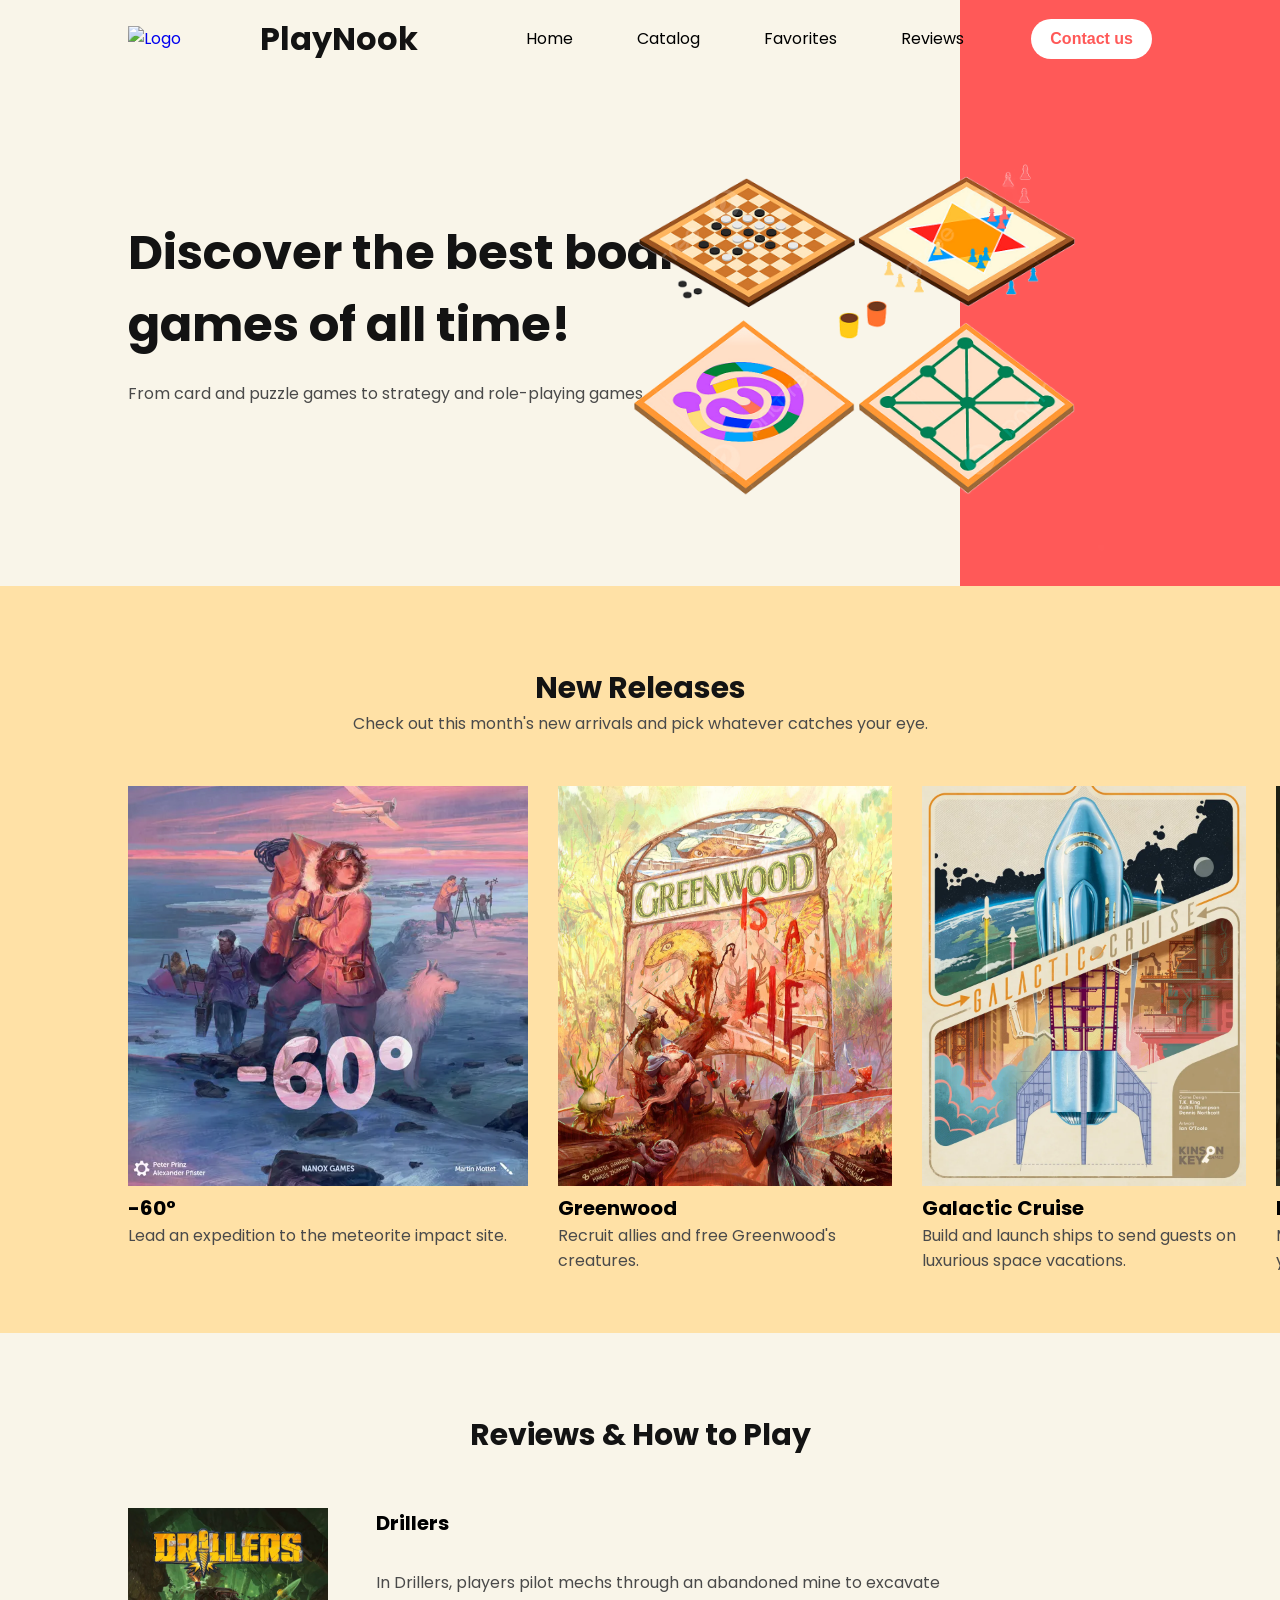
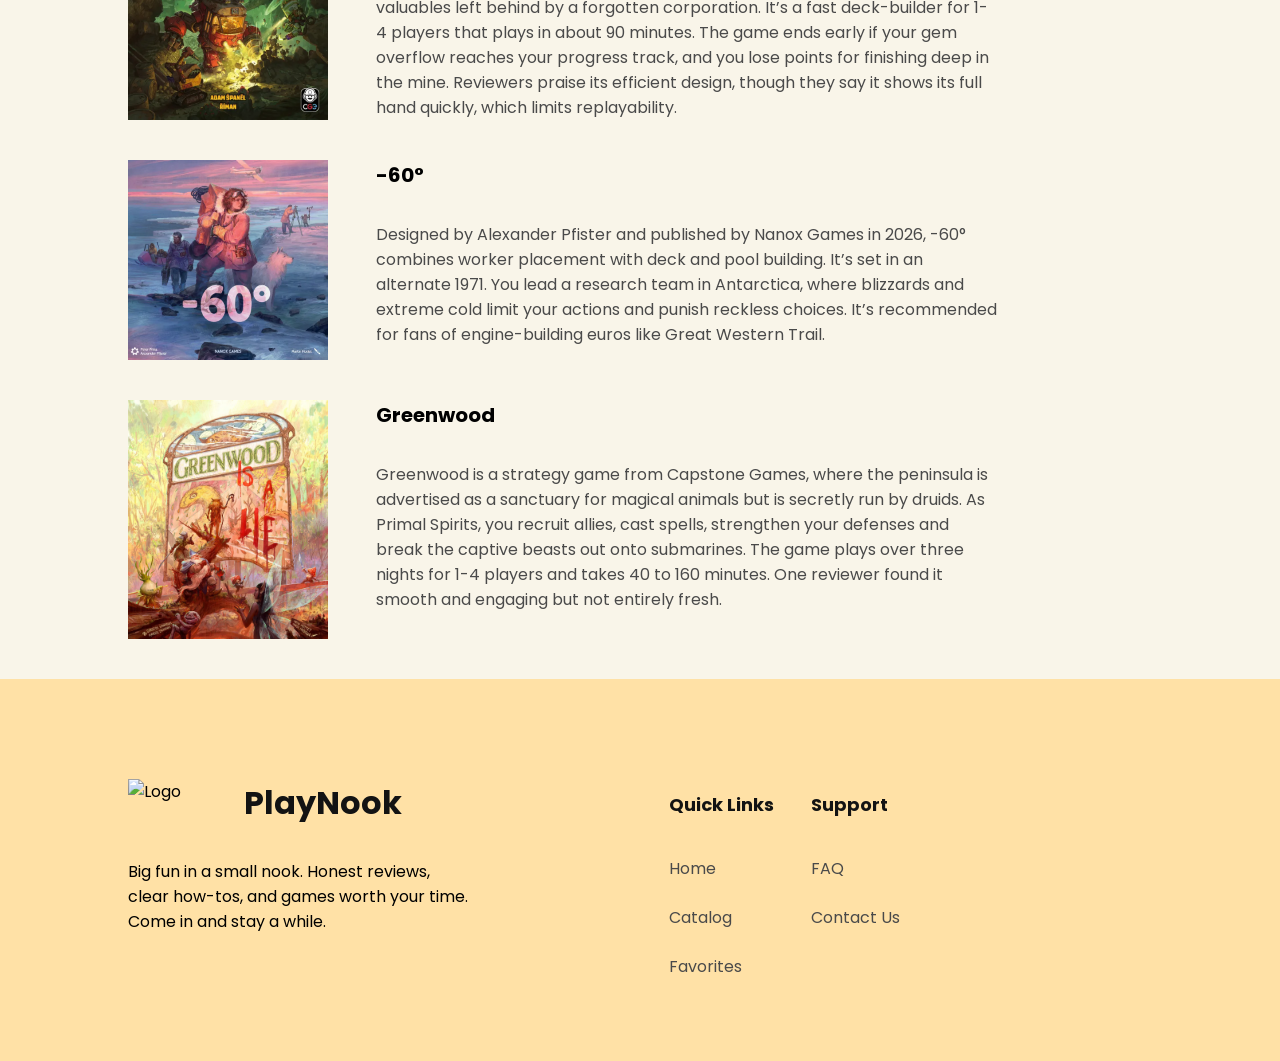
==== index.html @ 1e9c81bb "First page completed" ====
<!DOCTYPE html>
<html>
    <head>
        <meta charset="UTF-8">
        <title>PlayNook</title>
        <link rel="stylesheet" href="app.css">
        <link rel="preconnect" href="https://fonts.googleapis.com">
        <link rel="preconnect" href="https://fonts.gstatic.com" crossorigin>
        <link href="https://fonts.googleapis.com/css2?family=Poppins:ital,wght@0,100;0,200;0,300;0,400;0,500;0,600;0,700;0,800;0,900;1,100;1,200;1,300;1,400;1,500;1,600;1,700;1,800;1,900&display=swap" rel="stylesheet">
    </head>
    <body>
        <!--Navigation bar-->
        <nav>
                <a href="index.html" id="logo">
                    <img src="img/logo.png" alt="Logo" id="logo-img">
                    <p id="logo-text">PlayNook</p>
                </a>
                <ul id="pages-nav">
                    <li><a href="index.html">Home</a></li>
                    <li><a href="catalog.html">Catalog</a></li>
                    <li><a href="favorites.html">Favorites</a></li>
                    <li><a href="reviews.html">Reviews</a></li>
                </ul>
                <button class="contact">Contact us</button>
                <div class="rect1"></div>
        </nav>
        <header>
            <h1>Discover the best board games of all time!</h1>
            <h4>From card and puzzle games to strategy and role-playing games.</h4>
            <div class="rect2"></div>
            <img src="img/head-im.png" alt="Board game pieces" class="head-img">
        </header>

        <!--New releases-->
        <section id="new-rel">
            <h2>New Releases</h2>
            <h4 id="subt">Check out this month's new arrivals and pick whatever catches your eye.</h4>
            <div id="game-cards">
                <article>
                    <img src="img/-60.webp" alt="-60°">
                    <h3>-60°</h3>
                    <h4>Lead an expedition to the meteorite impact site.</h4>
                </article>
                <article>
                    <img src="img/pic9564394.webp" alt="Greenwood">
                    <h3>Greenwood</h3>
                    <h4>Recruit allies and free Greenwood's creatures.</h4>
                </article>
                <article>
                    <img src="img/galactic cr.webp" alt="Galactic Cruise">
                    <h3>Galactic Cruise</h3>
                    <h4>Build and launch ships to send guests on luxurious space vacations.</h4>
                </article>
                <article>
                    <img src="img/pic9628641.webp" alt="Drillers">
                    <h3>Drillers</h3>
                    <h4>Mine for minerals, upgrade your deck and manage your resources.</h4>
                </article>
            </div>
        </section>

        <!--Reviews-->
        <section id="reviews">
            <h2>Reviews & How to Play</h2>
            <a href="reviews.html">
                <article id="rev-block">
                    <img src="img/pic9628641.webp" alt="Drillers">
                    <div id="rev-text">
                        <h3>Drillers</h3>
                        <h4>In Drillers, players pilot mechs through an abandoned mine to excavate valuables left behind by a forgotten corporation. It’s a fast deck-builder for 1-4 players that plays in about 90 minutes. The game ends early if your gem overflow reaches your progress track, and you lose points for finishing deep in the mine. Reviewers praise its efficient design, though they say it shows its full hand quickly, which limits replayability.</h4>
                    </div>
                </article>
            </a>
            <a href="reviews.html">
                <article id="rev-block">
                    <img src="img/-60.webp" alt="-60°">
                    <div id="rev-text">
                        <h3>-60°</h3>
                        <h4>Designed by Alexander Pfister and published by Nanox Games in 2026, -60° combines worker placement with deck and pool building. It’s set in an alternate 1971. You lead a research team in Antarctica, where blizzards and extreme cold limit your actions and punish reckless choices. It’s recommended for fans of engine-building euros like Great Western Trail.</h4>
                    </div>
                </article>
            </a>
            <a href="reviews.html">
                <article id="rev-block">
                    <img src="img/pic9564394.webp" alt="Greenwood">
                    <div id="rev-text">
                        <h3>Greenwood</h3>
                        <h4>Greenwood is a strategy game from Capstone Games, where the peninsula is advertised as a sanctuary for magical animals but is secretly run by druids. As Primal Spirits, you recruit allies, cast spells, strengthen your defenses and break the captive beasts out onto submarines. The game plays over three nights for 1-4 players and takes 40 to 160 minutes. One reviewer found it smooth and engaging but not entirely fresh.</h4>
                    </div>
                </article>
            </a>
        </section>

        <!--Footer-->
        <footer>
            <div>
                <div id="first-col-logo">
                    <img src="img/logo.png" alt="Logo" id="logo-img">
                    <p id="logo-text">PlayNook</p>
                </div>
                <p>Big fun in a small nook. Honest reviews, clear how-tos, and games worth your time. Come in and stay a while.</p>
            </div>
             <ul id="quick-links">
                <li><p>Quick Links</p></li>
                <li><a href="index.html">Home</a></li>
                <li><a href="catalog.html">Catalog</a></li>
                <li><a href="favorites.html">Favorites</a></li>
             </ul>

             <ul>
                <li><p>Support </p></li>
                <li><a href="#">FAQ</a></li>
                <li><a href="#">Contact Us</a></li>
             </ul>
        </footer>
    </body>
</html>
---- app.css ----
body {
    margin: 0;
    padding: 0;
    font-family: "Poppins", sans-serif;
    position: relative;
}

h1 {
    font-size: 48px;
    margin: 0 10%;
    color: #131313;
}

h2 {
    font-size: 30px;
    margin: 0 10%;
    color: #131313;
}

h3 {
    font-size: 20px;
    margin: 0 10%;
}

h4 {
    font-size: 16px;
    font-weight: 400;
    margin: 0 10%;
    color: #4A4A4A;
}

#logo {
    display: flex;
    flex-direction: row;
    align-items: center;
    gap: 2em;
    text-decoration: none;
}

#logo-img {
    width: 100px;
    height: auto;           
}

#logo-text {
    font-size: 32px;
    font-weight: 700;
    margin: 0;
    color: #131313;
}

header {
    position: relative;
    background-color: #F9F5E9;
    padding-bottom: 180px;
}

.rect1 {
    position: absolute;
    width: 25%;
    height: 100%;
    background-color: #FF5958;
    margin: 0;
    padding: 0;
    right: 0;
    top: 0;
    z-index: -1;
}

.rect2 {
    position: absolute;
    width: 25%;
    height: 100%;
    background-color: #FF5958;
    margin: 0;
    padding: 0;
    right: 0;
    top: 0;
}

nav {
    display: flex;
    padding: 10px 10%;
    justify-content: space-between;
    position: sticky;
    top: 0;
    z-index: 100;
    background: #F9F5E9;
}

header h1 {
    padding-top: 140px;
    padding-bottom: 20px;
    max-width: 742px;
}

#pages-nav{
    display: flex;
    list-style: none;
    align-items: center;
    gap: 4em;
}

nav ul#pages-nav li a{
    text-decoration: none;
    color: black;
    font-size: 16px;
}

.contact {
    background-color: #FFFFFF;
    border: none;
    padding: 8px 19px;
    font-size: 16px;
    font-weight: 600;
    color: #FF5958;
    cursor: pointer;
    border-radius: 25px;
    height: 40px;
    align-self: center;
}

.head-img {
    position: absolute;
    right: 0;
    top: 0;
    height: 100%;
    width: auto;
    transform: translateX(-34%);
}


#new-rel {
    background-color: #FFE1A6;
    padding: 0 10%;
    margin-top: 0;
}

section#new-rel h2 {
    display: flex;
    justify-content: center;
    padding-top: 80px;
}

#subt {
    display: flex;
    justify-content: center;
    padding-bottom: 50px;
}

#game-cards {
    display: grid;
    grid-template-columns: repeat(4, 1fr);
    justify-items: center;
    gap: 30px;
    width: auto;
    padding-bottom: 60px;
}

#game-cards img {
    height: 400px;
    width: auto;
}

article h3 {
    text-align: start;
    margin: 0;
    padding: 0;
}

article h4 {
    display: flex;
    justify-content: start;
    margin: 0;
}



#reviews {
    background-color: #F9F5E9;
    padding: 0 10%;
    margin-top: 0;
}

#reviews h2 {
    display: flex;
    justify-content: center;
    padding-top: 80px;
    padding-bottom: 50px;
}

#reviews a {
    text-decoration: none;
    color: black;
}

#rev-block {
    display: flex;
    flex-direction: row;
    gap: 3em;
    justify-content: start;
    padding-bottom: 40px;
}

#rev-block img {
    width: 200px;
    height: auto;
}

#rev-text {
    display: flex;
    flex-direction: column;
    justify-content: start;
    margin: 0;
    padding-right: 15%;
    gap: 2em;
}

div#rev-text h3 {
    margin: 0;
    padding: 0;
}



footer {
    background-color: #FFE1A6;
    padding: 100px 10% 70px 10%;
    display: grid;
    grid-template-columns: repeat(3, 1fr);
}

footer ul {
    list-style: none;
    padding: 0;
    margin: 0;
}

footer ul p {
    font-size: 18px;
    font-weight: 700;
    color: #131313;
    margin: 0;
    padding: 0 0 14px 0;
}

footer ul li a {
    text-decoration: none;
    color: #4A4A4A;
    font-size: 16px;
    padding: 0;
}

footer ul li {
    padding: 12px 0;
}

#first-col-logo {
    display: flex;
    flex-direction: row;
    gap: 1em;
    padding-bottom: 1em;

}

div#first-col-logo p {
    align-self: center;
}

#quick-links {
    padding-left: 200px;
}
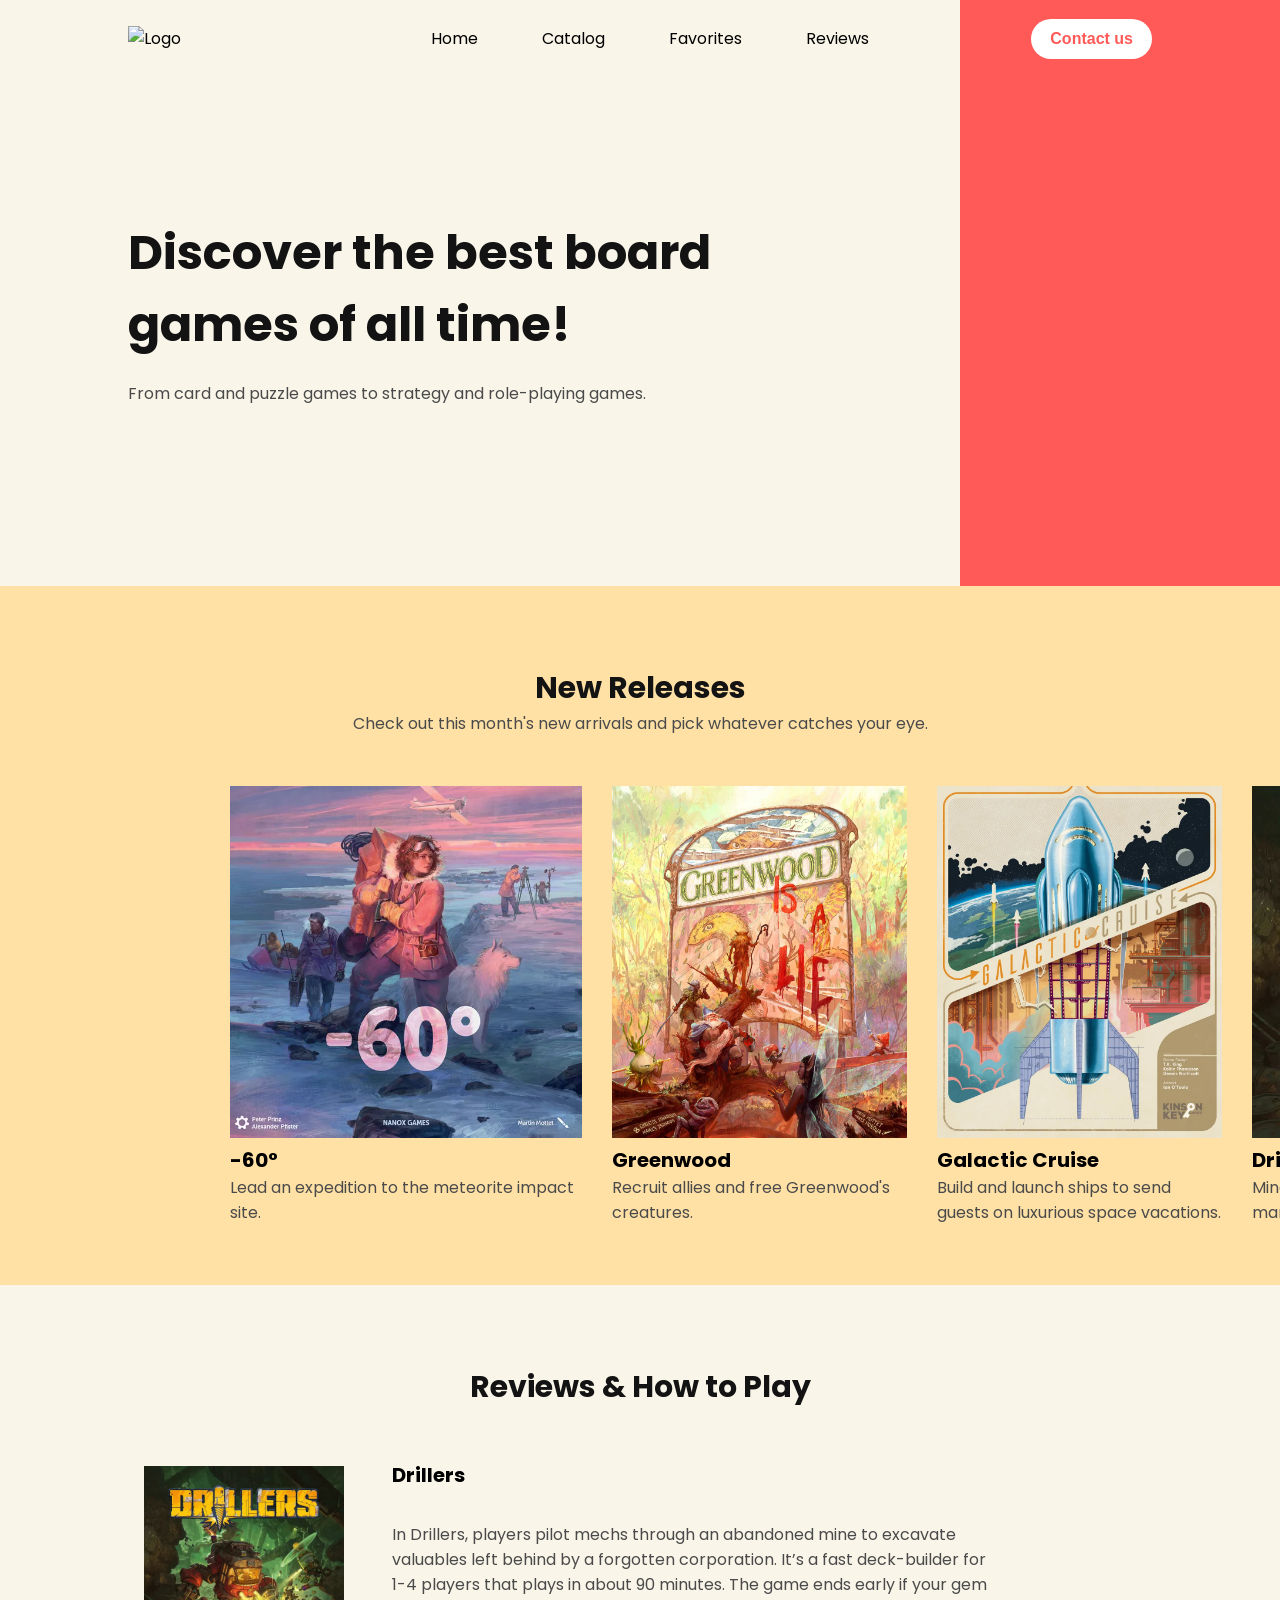
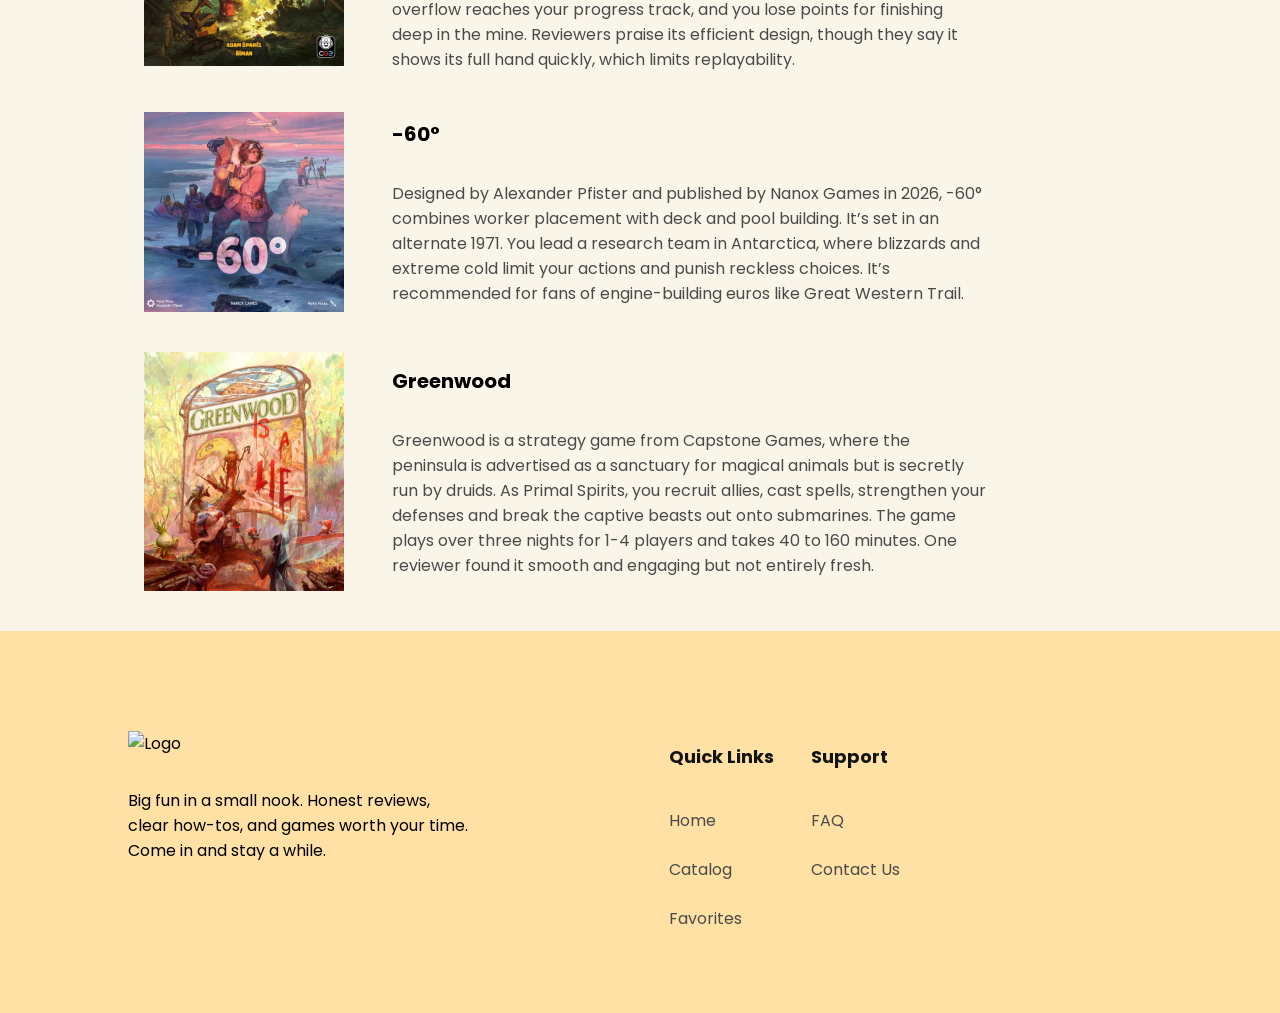
==== commit 8e70310e: "Mobile beta ver." ====
--- a/index.html
+++ b/index.html
@@ -2,6 +2,7 @@
 <html>
     <head>
         <meta charset="UTF-8">
+        <meta name="viewport" content="width=device-width, initial-scale=1.0">
         <title>PlayNook</title>
         <link rel="stylesheet" href="app.css">
         <link rel="preconnect" href="https://fonts.googleapis.com">
@@ -11,24 +12,30 @@
     <body>
         <!--Navigation bar-->
         <nav>
-                <a href="index.html" id="logo">
-                    <img src="img/logo.png" alt="Logo" id="logo-img">
-                    <p id="logo-text">PlayNook</p>
-                </a>
-                <ul id="pages-nav">
-                    <li><a href="index.html">Home</a></li>
-                    <li><a href="catalog.html">Catalog</a></li>
-                    <li><a href="favorites.html">Favorites</a></li>
-                    <li><a href="reviews.html">Reviews</a></li>
-                </ul>
-                <button class="contact">Contact us</button>
-                <div class="rect1"></div>
+            <a href="index.html" id="logo">
+                <img src="img/logo.png" alt="Logo" id="logo-img">
+                <p id="logo-text">PlayNook</p>
+            </a>
+            <input type="checkbox" id="menu-tgl">
+            <label for="menu-tgl" class="burg-m">
+                <span></span>
+                <span></span>
+                <span></span>
+            </label>
+            <ul id="pages-nav">
+                <li><a href="index.html">Home</a></li>
+                <li><a href="catalog.html">Catalog</a></li>
+                <li><a href="favorites.html">Favorites</a></li>
+                <li><a href="reviews.html">Reviews</a></li>
+            </ul>
+            <button class="contact">Contact us</button>
+            <div class="rect1"></div>
         </nav>
         <header>
             <h1>Discover the best board games of all time!</h1>
             <h4>From card and puzzle games to strategy and role-playing games.</h4>
             <div class="rect2"></div>
-            <img src="img/head-im.png" alt="Board game pieces" class="head-img">
+            <!-- <img src="img/head-im.png" alt="Board game pieces" class="head-img"> -->
         </header>
 
         <!--New releases-->
@@ -92,6 +99,7 @@
         </section>
 
         <!--Footer-->
+        <!-- Добавить соцсети в footer-->
         <footer>
             <div>
                 <div id="first-col-logo">
@@ -114,4 +122,4 @@
              </ul>
         </footer>
     </body>
-</html>+</html>
--- a/app.css
+++ b/app.css
@@ -28,59 +28,10 @@
     margin: 0 10%;
     color: #4A4A4A;
 }
-
-#logo {
-    display: flex;
-    flex-direction: row;
-    align-items: center;
-    gap: 2em;
-    text-decoration: none;
-}
-
-#logo-img {
-    width: 100px;
-    height: auto;           
-}
-
-#logo-text {
-    font-size: 32px;
-    font-weight: 700;
-    margin: 0;
-    color: #131313;
-}
-
-header {
-    position: relative;
-    background-color: #F9F5E9;
-    padding-bottom: 180px;
-}
-
-.rect1 {
-    position: absolute;
-    width: 25%;
-    height: 100%;
-    background-color: #FF5958;
-    margin: 0;
-    padding: 0;
-    right: 0;
-    top: 0;
-    z-index: -1;
-}
-
-.rect2 {
-    position: absolute;
-    width: 25%;
-    height: 100%;
-    background-color: #FF5958;
-    margin: 0;
-    padding: 0;
-    right: 0;
-    top: 0;
-}
-
+ 
 nav {
     display: flex;
-    padding: 10px 10%;
+    padding: 10px 5%;
     justify-content: space-between;
     position: sticky;
     top: 0;
@@ -88,185 +39,360 @@
     background: #F9F5E9;
 }
 
-header h1 {
-    padding-top: 140px;
-    padding-bottom: 20px;
-    max-width: 742px;
+#logo-img {
+    width: 65px;
+    height: auto;           
+}
+
+#logo-text {
+    display: none;
+}
+
+#menu-tgl {
+    display: none;
+}
+
+.burg-m {
+    display: flex;
+    flex-direction: column;
+    justify-content: space-around;
+    width: 30px;
+    height: 25px;
+    cursor: pointer;
+    margin: 15px auto;
+}
+
+.burg-m span {
+    display: block;
+    width: 100%;
+    height: 4px;
+    background-color: #FF5958;
 }
 
 #pages-nav{
-    display: flex;
-    list-style: none;
+        display: none;
+        flex-direction: column;
+        list-style: none;
+        align-items: center;
+        gap: 1em;
+}
+
+#menu-tgl:checked ~ #pages-nav {
+    display: flex;
+}
+
+.contact {
+    display: none;
+}
+
+.rect1 {
+    display: none;
+}
+
+#game-cards {
+    display: flex;
+    flex-direction: column;
     align-items: center;
-    gap: 4em;
-}
-
-nav ul#pages-nav li a{
+    gap: 30px;
+    width: 100%;
+    padding: 0 10%;
+    padding-bottom: 60px;
+}
+
+img {
+    width: 100%;
+    height: auto;
+}
+
+a {
     text-decoration: none;
-    color: black;
-    font-size: 16px;
-}
-
-.contact {
-    background-color: #FFFFFF;
-    border: none;
-    padding: 8px 19px;
-    font-size: 16px;
-    font-weight: 600;
-    color: #FF5958;
-    cursor: pointer;
-    border-radius: 25px;
-    height: 40px;
-    align-self: center;
-}
-
-.head-img {
-    position: absolute;
-    right: 0;
-    top: 0;
-    height: 100%;
-    width: auto;
-    transform: translateX(-34%);
-}
-
-
-#new-rel {
-    background-color: #FFE1A6;
-    padding: 0 10%;
-    margin-top: 0;
-}
-
-section#new-rel h2 {
-    display: flex;
+    color: inherit
+}
+
+
+
+#rev-block {
+    display: flex;
+    flex-direction: column;
+    gap: 3em;
     justify-content: center;
-    padding-top: 80px;
-}
-
-#subt {
-    display: flex;
-    justify-content: center;
-    padding-bottom: 50px;
-}
-
-#game-cards {
-    display: grid;
-    grid-template-columns: repeat(4, 1fr);
-    justify-items: center;
-    gap: 30px;
-    width: auto;
-    padding-bottom: 60px;
-}
-
-#game-cards img {
-    height: 400px;
-    width: auto;
-}
-
-article h3 {
-    text-align: start;
-    margin: 0;
-    padding: 0;
-}
-
-article h4 {
-    display: flex;
-    justify-content: start;
-    margin: 0;
-}
-
-
-
-#reviews {
-    background-color: #F9F5E9;
-    padding: 0 10%;
-    margin-top: 0;
-}
-
-#reviews h2 {
-    display: flex;
-    justify-content: center;
-    padding-top: 80px;
-    padding-bottom: 50px;
-}
-
-#reviews a {
-    text-decoration: none;
-    color: black;
-}
-
-#rev-block {
-    display: flex;
-    flex-direction: row;
-    gap: 3em;
-    justify-content: start;
-    padding-bottom: 40px;
-}
-
-#rev-block img {
-    width: 200px;
-    height: auto;
-}
-
-#rev-text {
-    display: flex;
-    flex-direction: column;
-    justify-content: start;
-    margin: 0;
-    padding-right: 15%;
-    gap: 2em;
-}
-
-div#rev-text h3 {
-    margin: 0;
-    padding: 0;
-}
-
-
-
-footer {
-    background-color: #FFE1A6;
-    padding: 100px 10% 70px 10%;
-    display: grid;
-    grid-template-columns: repeat(3, 1fr);
-}
-
-footer ul {
-    list-style: none;
-    padding: 0;
-    margin: 0;
-}
-
-footer ul p {
-    font-size: 18px;
-    font-weight: 700;
-    color: #131313;
-    margin: 0;
-    padding: 0 0 14px 0;
-}
-
-footer ul li a {
-    text-decoration: none;
-    color: #4A4A4A;
-    font-size: 16px;
-    padding: 0;
-}
-
-footer ul li {
-    padding: 12px 0;
-}
-
-#first-col-logo {
-    display: flex;
-    flex-direction: row;
-    gap: 1em;
-    padding-bottom: 1em;
-
-}
-
-div#first-col-logo p {
-    align-self: center;
-}
-
-#quick-links {
-    padding-left: 200px;
+    align-items: center;
+    padding: 0 1em 2em 1em;
+}
+
+@media screen and (min-width: 600px) {
+    .burg-m {
+        display: none;
+    }
+
+    h1 {
+        font-size: 48px;
+        margin: 0 10%;
+        color: #131313;
+    }
+
+    h2 {
+        font-size: 30px;
+        margin: 0 10%;
+        color: #131313;
+    }
+
+    h3 {
+        font-size: 20px;
+        margin: 0 10%;
+    }
+
+    h4 {
+        font-size: 16px;
+        font-weight: 400;
+        margin: 0 10%;
+        color: #4A4A4A;
+    }
+
+    #logo {
+        display: flex;
+        flex-direction: row;
+        align-items: center;
+        gap: 2em;
+        text-decoration: none;
+    }
+
+    #logo-img {
+        width: 100px;
+        height: auto;           
+    }
+
+    #logo-text {
+        font-size: 32px;
+        font-weight: 700;
+        margin: 0;
+        color: #131313;
+    }
+
+    header {
+        position: relative;
+        background-color: #F9F5E9;
+        padding-bottom: 180px;
+    }
+
+    .rect1 {
+        display: block;
+        position: absolute;
+        width: 25%;
+        height: 100%;
+        background-color: #FF5958;
+        margin: 0;
+        padding: 0;
+        right: 0;
+        top: 0;
+        z-index: -1;
+    }
+
+    .rect2 {
+        position: absolute;
+        width: 25%;
+        height: 100%;
+        background-color: #FF5958;
+        margin: 0;
+        padding: 0;
+        right: 0;
+        top: 0;
+    }
+
+    nav {
+        display: flex;
+        padding: 10px 10%;
+        justify-content: space-between;
+        position: sticky;
+        top: 0;
+        z-index: 100;
+        background: #F9F5E9;
+    }
+
+    header h1 {
+        padding-top: 140px;
+        padding-bottom: 20px;
+        max-width: 742px;
+    }
+
+    #pages-nav{
+        display: flex;
+        list-style: none;
+        flex-direction: row;
+        align-items: center;
+        gap: 4em;
+    }
+
+    nav ul#pages-nav li a{
+        text-decoration: none;
+        color: black;
+        font-size: 16px;
+    }
+
+    .contact {
+        display: flex;
+        align-items: center;
+        background-color: #FFFFFF;
+        border: none;
+        padding: 8px 19px;
+        font-size: 16px;
+        font-weight: 600;
+        color: #FF5958;
+        cursor: pointer;
+        border-radius: 25px;
+        height: 40px;
+        align-self: center;
+    }
+
+    .head-img {
+        position: absolute;
+        right: 0;
+        top: 0;
+        height: 100%;
+        width: auto;
+        transform: translateX(-34%);
+    }
+
+
+
+    #new-rel {
+        background-color: #FFE1A6;
+        padding: 0 10%;
+        margin-top: 0;
+    }
+
+    section#new-rel h2 {
+        display: flex;
+        justify-content: center;
+        padding-top: 80px;
+    }
+
+    #subt {
+        display: flex;
+        justify-content: center;
+        padding-bottom: 50px;
+    }
+
+    #game-cards {
+        display: grid;
+        grid-template-columns: repeat(4, 1fr);
+        justify-items: center;
+        gap: 30px;
+        width: 100%;
+        padding-bottom: 60px;
+    }
+
+    #game-cards img {
+        height: 22em;
+        width: auto;
+    }
+
+    article h3 {
+        text-align: start;
+        margin: 0;
+        padding: 0;
+    }
+
+    article h4 {
+        display: flex;
+        justify-content: start;
+        margin: 0;
+    }
+
+
+
+    #reviews {
+        background-color: #F9F5E9;
+        padding: 0 10%;
+        margin-top: 0;
+    }
+
+    #reviews h2 {
+        display: flex;
+        justify-content: center;
+        padding-top: 80px;
+        padding-bottom: 50px;
+    }
+
+    #reviews a {
+        text-decoration: none;
+        color: black;
+    }
+
+    #rev-block {
+        display: flex;
+        flex-direction: row;
+        gap: 3em;
+        justify-content: start;
+        padding-bottom: 40px;
+    }
+
+    #rev-block img {
+        width: 200px;
+        height: auto;
+    }
+
+    #rev-text {
+        display: flex;
+        flex-direction: column;
+        justify-content: start;
+        margin: 0;
+        padding-right: 15%;
+        gap: 2em;
+    }
+
+    div#rev-text h3 {
+        margin: 0;
+        padding: 0;
+    }
+
+
+
+    footer {
+        background-color: #FFE1A6;
+        padding: 100px 10% 70px 10%;
+        display: grid;
+        grid-template-columns: repeat(3, 1fr);
+    }
+
+    footer ul {
+        list-style: none;
+        padding: 0;
+        margin: 0;
+    }
+
+    footer ul p {
+        font-size: 18px;
+        font-weight: 700;
+        color: #131313;
+        margin: 0;
+        padding: 0 0 14px 0;
+    }
+
+    footer ul li a {
+        text-decoration: none;
+        color: #4A4A4A;
+        font-size: 16px;
+        padding: 0;
+    }
+
+    footer ul li {
+        padding: 12px 0;
+    }
+
+    #first-col-logo {
+        display: flex;
+        flex-direction: row;
+        gap: 1em;
+        padding-bottom: 1em;
+
+    }
+
+    div#first-col-logo p {
+        align-self: center;
+    }
+
+    #quick-links {
+        padding-left: 200px;
+    }
 }
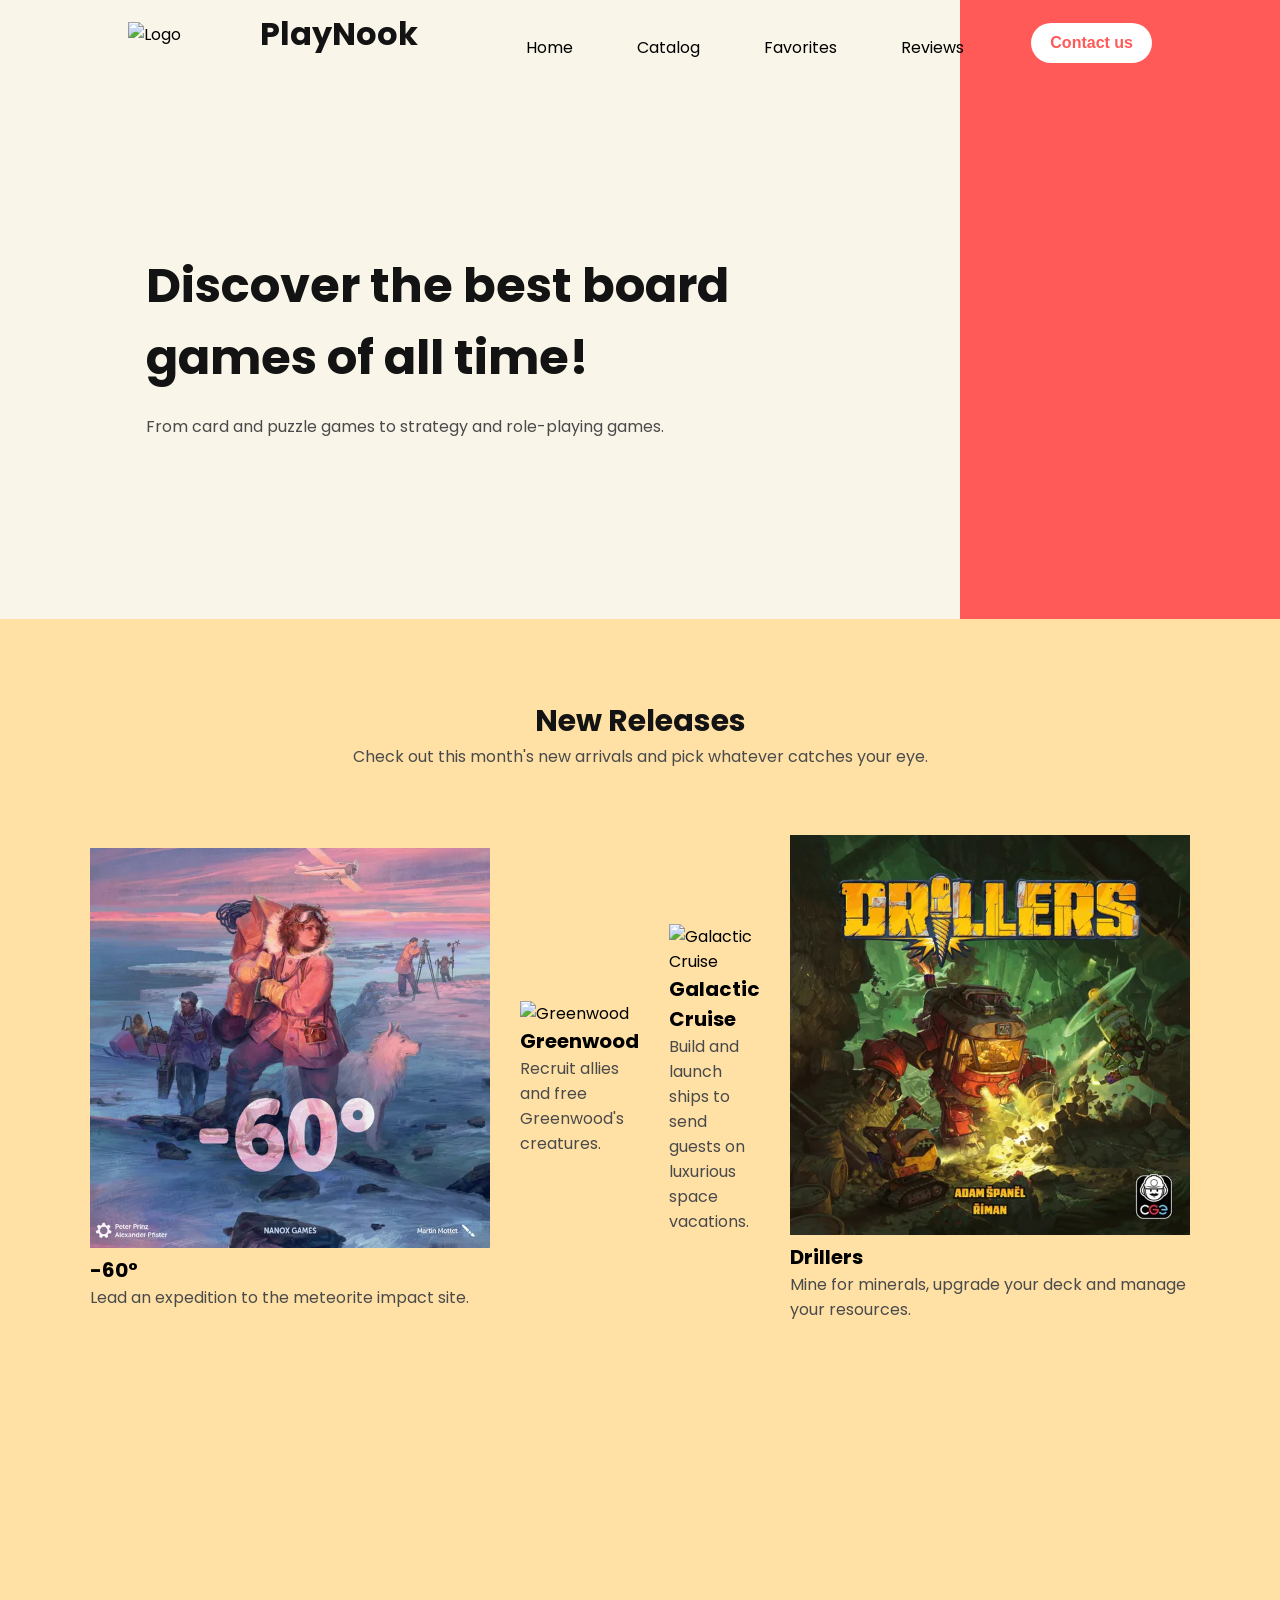
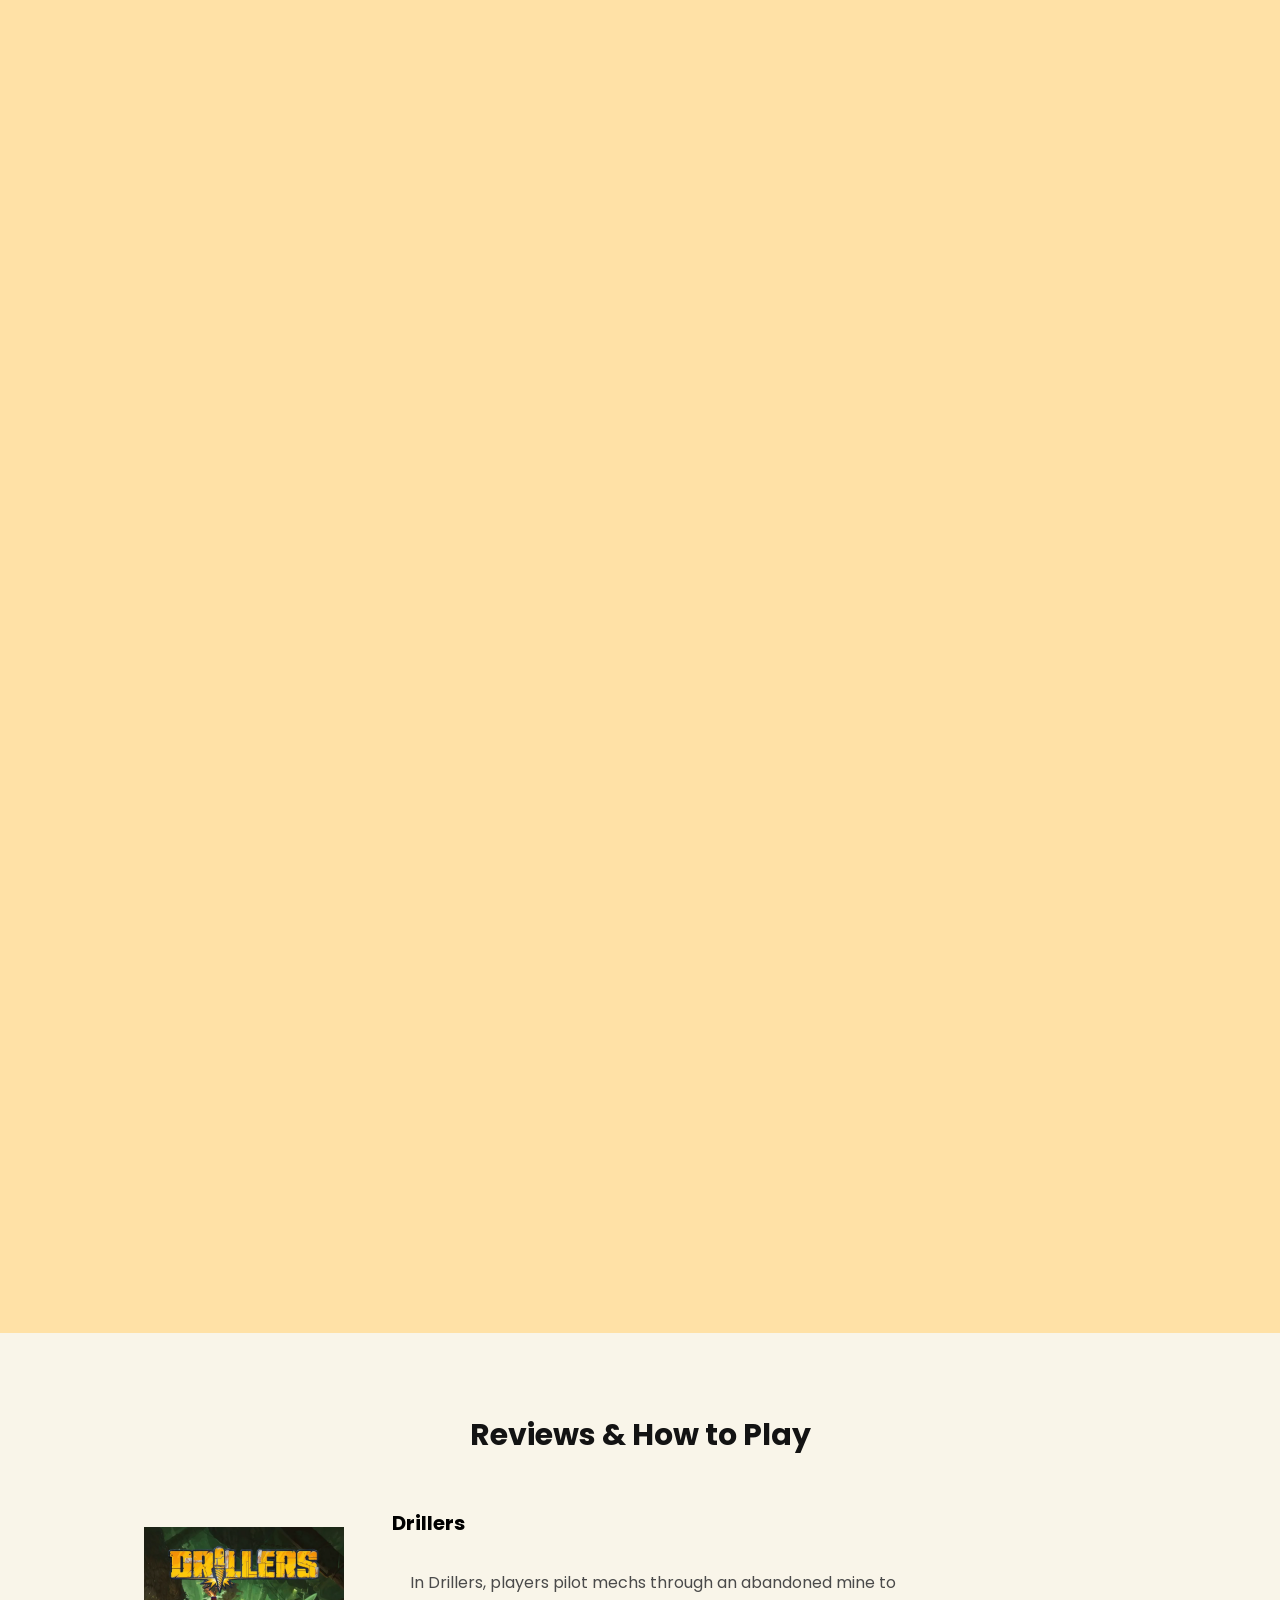
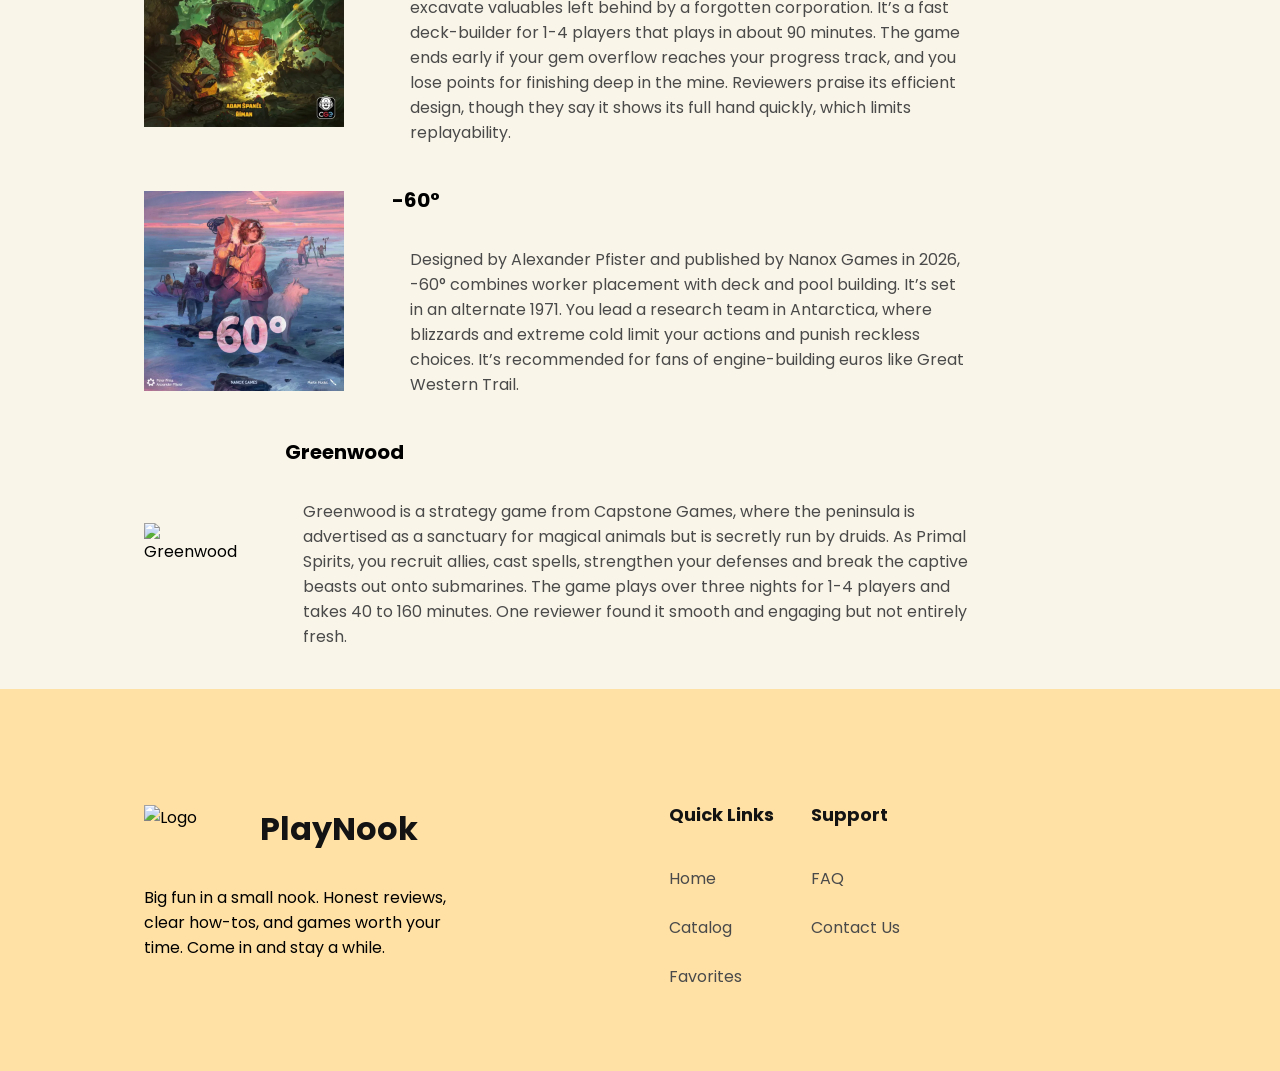
==== commit 8331c2a5: "Mobile beta 0.2 ver." ====
--- a/index.html
+++ b/index.html
@@ -16,18 +16,20 @@
                 <img src="img/logo.png" alt="Logo" id="logo-img">
                 <p id="logo-text">PlayNook</p>
             </a>
-            <input type="checkbox" id="menu-tgl">
-            <label for="menu-tgl" class="burg-m">
-                <span></span>
-                <span></span>
-                <span></span>
-            </label>
-            <ul id="pages-nav">
-                <li><a href="index.html">Home</a></li>
-                <li><a href="catalog.html">Catalog</a></li>
-                <li><a href="favorites.html">Favorites</a></li>
-                <li><a href="reviews.html">Reviews</a></li>
-            </ul>
+            <div id="menu">
+                <input type="checkbox" id="menu-tgl">
+                <label for="menu-tgl" class="burg-m">
+                    <span></span>
+                    <span></span>
+                    <span></span>
+                </label>
+                <ul id="pages-nav">
+                    <li><a href="index.html">Home</a></li>
+                    <li><a href="catalog.html">Catalog</a></li>
+                    <li><a href="favorites.html">Favorites</a></li>
+                    <li><a href="reviews.html">Reviews</a></li>
+                </ul>
+            </div>
             <button class="contact">Contact us</button>
             <div class="rect1"></div>
         </nav>
@@ -106,7 +108,7 @@
                     <img src="img/logo.png" alt="Logo" id="logo-img">
                     <p id="logo-text">PlayNook</p>
                 </div>
-                <p>Big fun in a small nook. Honest reviews, clear how-tos, and games worth your time. Come in and stay a while.</p>
+                <p id="desc">Big fun in a small nook. Honest reviews, clear how-tos, and games worth your time. Come in and stay a while.</p>
             </div>
              <ul id="quick-links">
                 <li><p>Quick Links</p></li>
--- a/app.css
+++ b/app.css
@@ -6,46 +6,77 @@
 }
 
 h1 {
-    font-size: 48px;
-    margin: 0 10%;
+    margin: 0;
+    font-size: 30px;
+    padding: 0 18px;
     color: #131313;
 }
 
 h2 {
-    font-size: 30px;
-    margin: 0 10%;
+    margin: 0;
+    font-size: 20px;
+    padding: 0 18px;
     color: #131313;
 }
 
 h3 {
-    font-size: 20px;
-    margin: 0 10%;
+    margin: 0;
+    font-size: 18px;
+    padding: 0 18px;
 }
 
 h4 {
-    font-size: 16px;
+    margin: 0;
+    font-size: 13px;
     font-weight: 400;
-    margin: 0 10%;
+    padding: 0 18px;
     color: #4A4A4A;
 }
- 
+
 nav {
     display: flex;
     padding: 10px 5%;
     justify-content: space-between;
+    align-items: start;
     position: sticky;
     top: 0;
     z-index: 100;
     background: #F9F5E9;
 }
 
+header {
+    margin: 0;
+    background: #F9F5E9;
+    padding: 1.5em 0;
+}
+
+#logo {
+    display: flex;
+    flex-direction: row;
+    align-items: center;
+    gap: 1em;
+    text-decoration: none;
+}
+
 #logo-img {
     width: 65px;
     height: auto;           
 }
 
 #logo-text {
-    display: none;
+    font-size: 26px;
+    font-weight: 700;
+    margin: 0;
+    color: #131313;
+}
+
+#menu {
+    display: flex;
+    flex-direction: column;
+    align-items: end;
+    justify-content: end;
+    gap: 1em;
+    padding-top: 9px;
 }
 
 #menu-tgl {
@@ -59,7 +90,6 @@
     width: 30px;
     height: 25px;
     cursor: pointer;
-    margin: 15px auto;
 }
 
 .burg-m span {
@@ -69,12 +99,13 @@
     background-color: #FF5958;
 }
 
-#pages-nav{
-        display: none;
-        flex-direction: column;
-        list-style: none;
-        align-items: center;
-        gap: 1em;
+#pages-nav {
+    display: none;
+    flex-direction: column;
+    list-style: none;
+    align-items: end;
+    justify-content: center;
+    gap: 1em;
 }
 
 #menu-tgl:checked ~ #pages-nav {
@@ -89,27 +120,66 @@
     display: none;
 }
 
-#game-cards {
-    display: flex;
-    flex-direction: column;
-    align-items: center;
-    gap: 30px;
-    width: 100%;
-    padding: 0 10%;
-    padding-bottom: 60px;
-}
-
-img {
-    width: 100%;
-    height: auto;
-}
-
 a {
     text-decoration: none;
-    color: inherit
-}
-
-
+    color: inherit;
+}
+
+
+
+/*New releases section*/
+#game-cards {
+    display: grid;
+    grid-template-rows: repeat(4, 1fr);
+    gap: 1.5em;
+    justify-content: center;
+    align-items: center;
+    width: 100%;
+    padding-bottom: 30px;
+    padding-top: 1em;
+}
+
+#game-cards article {
+    justify-content: center;
+}
+
+#game-cards article h4 {
+    text-align: left;
+}
+
+#game-cards article img{
+    height: auto;
+    width: 400px;
+}
+
+#new-rel {
+    padding: 2em 0;
+    background-color: #FFE1A6;
+}
+
+#new-rel article {
+    margin: 0 auto;
+}
+
+#new-rel article h3 {
+    margin: 0;
+    text-align: left;
+    padding: 0;
+}
+
+#new-rel article h4 {
+    margin: 0;
+    text-align: left;
+    padding: 0;
+}
+
+
+
+/*Reviews section*/
+#reviews {
+    background-color: #F9F5E9;
+    padding-top: 2.5em;
+}
 
 #rev-block {
     display: flex;
@@ -119,6 +189,27 @@
     align-items: center;
     padding: 0 1em 2em 1em;
 }
+
+#reviews img {
+    width: 300px;
+}
+
+
+
+footer {
+    background-color: #FFE1A6;
+
+}
+
+#desc {
+    padding-left: 1em;
+}
+
+#first-col-logo {
+    padding-top: 1em;
+    padding-left: 1em;
+}
+
 
 @media screen and (min-width: 600px) {
     .burg-m {
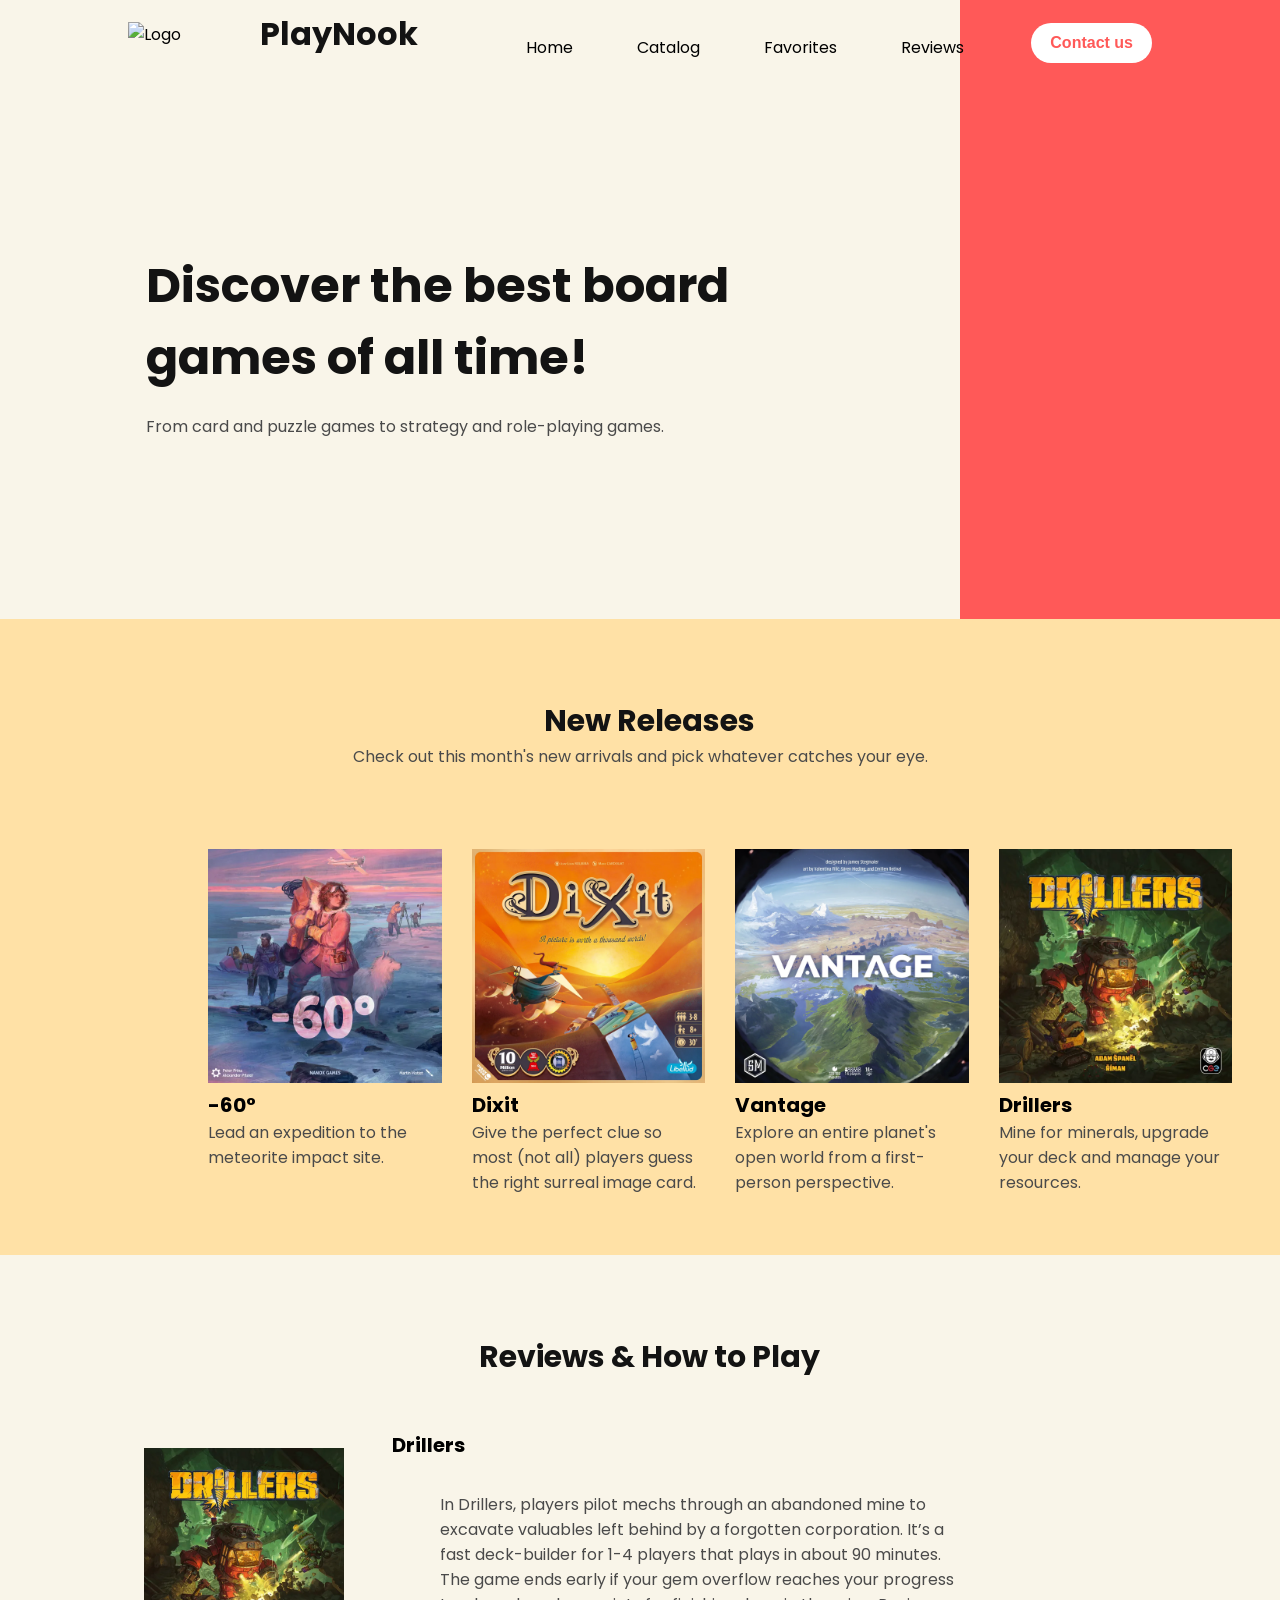
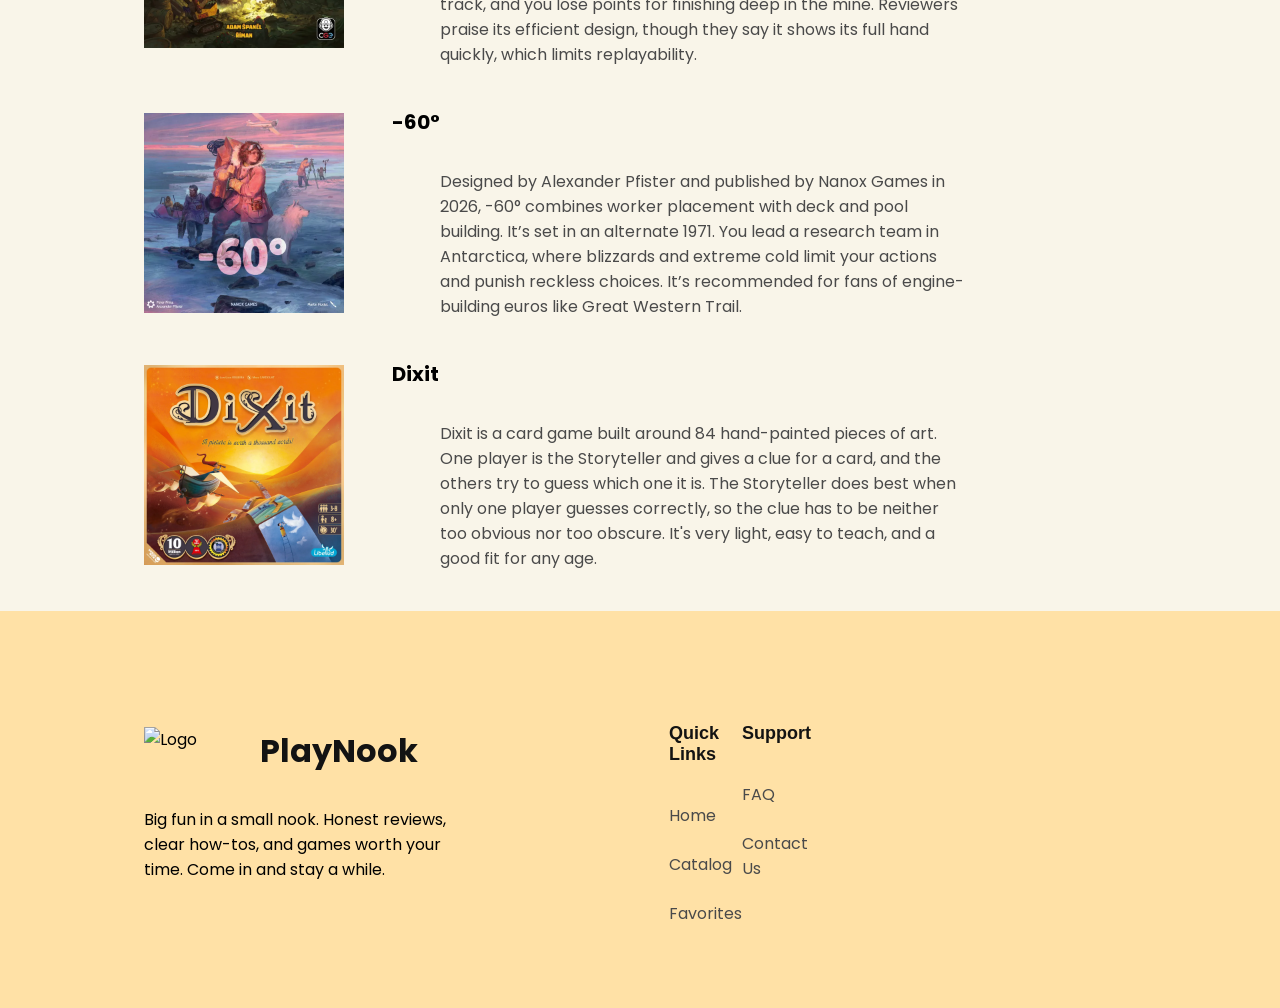
==== commit cedac193: "Mobile 0.9 ver." ====
--- a/index.html
+++ b/index.html
@@ -51,17 +51,17 @@
                     <h4>Lead an expedition to the meteorite impact site.</h4>
                 </article>
                 <article>
-                    <img src="img/pic9564394.webp" alt="Greenwood">
-                    <h3>Greenwood</h3>
-                    <h4>Recruit allies and free Greenwood's creatures.</h4>
+                    <img src="img/dixit.webp" alt="Dixit">
+                    <h3>Dixit</h3>
+                    <h4>Give the perfect clue so most (not all) players guess the right surreal image card.</h4>
                 </article>
                 <article>
-                    <img src="img/galactic cr.webp" alt="Galactic Cruise">
-                    <h3>Galactic Cruise</h3>
-                    <h4>Build and launch ships to send guests on luxurious space vacations.</h4>
+                    <img src="img/vantage.webp" alt="Vantage">
+                    <h3>Vantage</h3>
+                    <h4>Explore an entire planet's open world from a first-person perspective.</h4>
                 </article>
                 <article>
-                    <img src="img/pic9628641.webp" alt="Drillers">
+                    <img src="img/drillers.webp" alt="Drillers">
                     <h3>Drillers</h3>
                     <h4>Mine for minerals, upgrade your deck and manage your resources.</h4>
                 </article>
@@ -73,7 +73,7 @@
             <h2>Reviews & How to Play</h2>
             <a href="reviews.html">
                 <article id="rev-block">
-                    <img src="img/pic9628641.webp" alt="Drillers">
+                    <img src="img/drillers.webp" alt="Drillers">
                     <div id="rev-text">
                         <h3>Drillers</h3>
                         <h4>In Drillers, players pilot mechs through an abandoned mine to excavate valuables left behind by a forgotten corporation. It’s a fast deck-builder for 1-4 players that plays in about 90 minutes. The game ends early if your gem overflow reaches your progress track, and you lose points for finishing deep in the mine. Reviewers praise its efficient design, though they say it shows its full hand quickly, which limits replayability.</h4>
@@ -91,10 +91,10 @@
             </a>
             <a href="reviews.html">
                 <article id="rev-block">
-                    <img src="img/pic9564394.webp" alt="Greenwood">
+                    <img src="img/dixit.webp" alt="Dixit">
                     <div id="rev-text">
-                        <h3>Greenwood</h3>
-                        <h4>Greenwood is a strategy game from Capstone Games, where the peninsula is advertised as a sanctuary for magical animals but is secretly run by druids. As Primal Spirits, you recruit allies, cast spells, strengthen your defenses and break the captive beasts out onto submarines. The game plays over three nights for 1-4 players and takes 40 to 160 minutes. One reviewer found it smooth and engaging but not entirely fresh.</h4>
+                        <h3>Dixit</h3>
+                        <h4>Dixit is a card game built around 84 hand-painted pieces of art. One player is the Storyteller and gives a clue for a card, and the others try to guess which one it is. The Storyteller does best when only one player guesses correctly, so the clue has to be neither too obvious nor too obscure. It's very light, easy to teach, and a good fit for any age.</h4>
                     </div>
                 </article>
             </a>
@@ -110,18 +110,20 @@
                 </div>
                 <p id="desc">Big fun in a small nook. Honest reviews, clear how-tos, and games worth your time. Come in and stay a while.</p>
             </div>
-             <ul id="quick-links">
-                <li><p>Quick Links</p></li>
-                <li><a href="index.html">Home</a></li>
-                <li><a href="catalog.html">Catalog</a></li>
-                <li><a href="favorites.html">Favorites</a></li>
-             </ul>
+            <div id="col2">
+                <ul id="quick-links">
+                    <li><p>Quick Links</p></li>
+                    <li><a href="index.html">Home</a></li>
+                    <li><a href="catalog.html">Catalog</a></li>
+                    <li><a href="favorites.html">Favorites</a></li>
+                </ul>
 
-             <ul>
-                <li><p>Support </p></li>
-                <li><a href="#">FAQ</a></li>
-                <li><a href="#">Contact Us</a></li>
-             </ul>
+                <ul>
+                    <li><p>Support </p></li>
+                    <li><a href="#">FAQ</a></li>
+                    <li><a href="#">Contact Us</a></li>
+                </ul>
+            </div>
         </footer>
     </body>
 </html>
--- a/app.css
+++ b/app.css
@@ -15,8 +15,9 @@
 h2 {
     margin: 0;
     font-size: 20px;
-    padding: 0 18px;
+    padding: 0  0 0 18px;
     color: #131313;
+    text-align: center;
 }
 
 h3 {
@@ -50,6 +51,10 @@
     padding: 1.5em 0;
 }
 
+header h4 {
+    text-align: left;
+}
+
 #logo {
     display: flex;
     flex-direction: row;
@@ -124,19 +129,27 @@
     text-decoration: none;
     color: inherit;
 }
+/*---------------*/
 
 
 
 /*New releases section*/
+#new-rel {
+    padding: 2em 0;
+    background-color: #FFE1A6;
+}
+
+#new-rel h2,h4 {
+    text-align: center;
+}
+
 #game-cards {
     display: grid;
-    grid-template-rows: repeat(4, 1fr);
+    grid-template-columns: repeat(auto-fit, minmax(min(100%, 300px), 550px));
     gap: 1.5em;
     justify-content: center;
     align-items: center;
-    width: 100%;
-    padding-bottom: 30px;
-    padding-top: 1em;
+    padding: 30px 5em 1em 5em;
 }
 
 #game-cards article {
@@ -149,12 +162,7 @@
 
 #game-cards article img{
     height: auto;
-    width: 400px;
-}
-
-#new-rel {
-    padding: 2em 0;
-    background-color: #FFE1A6;
+    width: 100%;
 }
 
 #new-rel article {
@@ -172,6 +180,7 @@
     text-align: left;
     padding: 0;
 }
+/*---------------*/
 
 
 
@@ -190,12 +199,23 @@
     padding: 0 1em 2em 1em;
 }
 
+#rev-block h4 {
+    text-align: left;
+    padding-left: 3em;
+}
+
+#rev-block h3 {
+    text-align: left;
+    padding-left: 3em;
+}
+
 #reviews img {
     width: 300px;
 }
-
-
-
+/*---------------*/
+
+
+/*Footer section*/
 footer {
     background-color: #FFE1A6;
 
@@ -210,6 +230,20 @@
     padding-left: 1em;
 }
 
+footer ul {
+    margin: 0;
+    padding-bottom: 2.5em;
+    list-style: none;
+}
+
+#col2 {
+    display: grid;
+    grid-template-columns: repeat(2, 1fr);
+
+}
+#col2 p {
+    font-weight: 800;
+}
 
 @media screen and (min-width: 600px) {
     .burg-m {
@@ -368,6 +402,7 @@
         display: grid;
         grid-template-columns: repeat(4, 1fr);
         justify-items: center;
+        align-items: start;
         gap: 30px;
         width: 100%;
         padding-bottom: 60px;
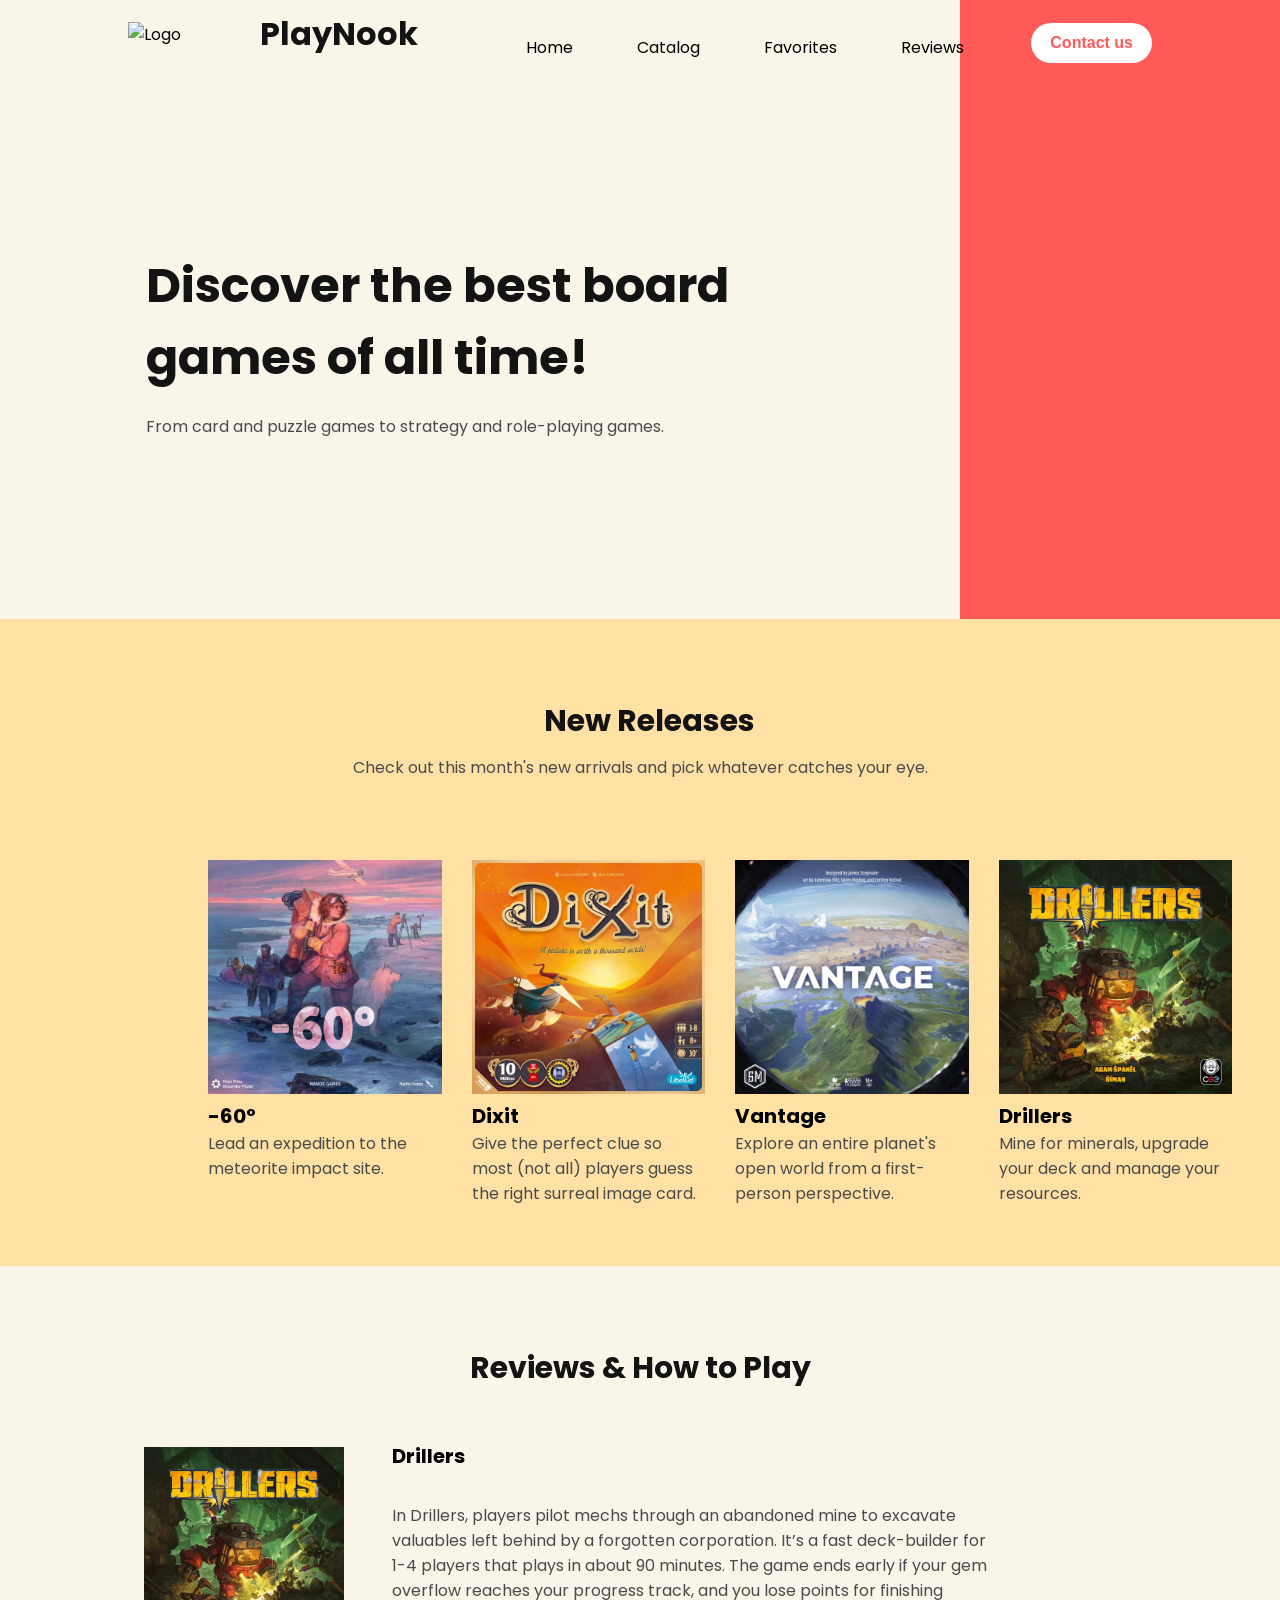
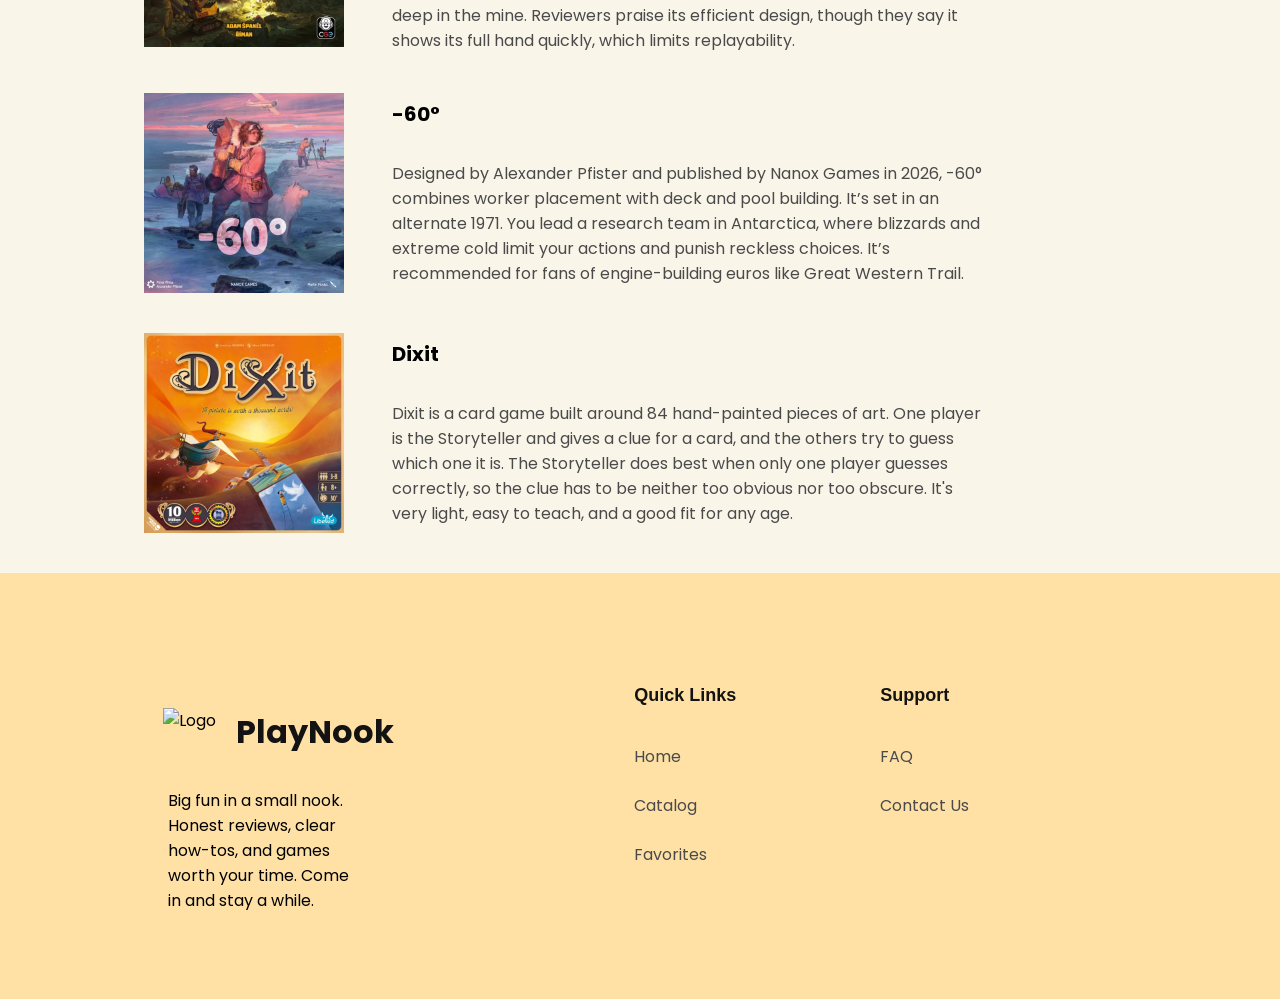
==== commit 3f6c44ce: "Mobile ver. 1.0" ====
--- a/index.html
+++ b/index.html
@@ -126,4 +126,4 @@
             </div>
         </footer>
     </body>
-</html>
+</html>
--- a/app.css
+++ b/app.css
@@ -15,7 +15,7 @@
 h2 {
     margin: 0;
     font-size: 20px;
-    padding: 0  0 0 18px;
+    padding: 0 0 0 18px;
     color: #131313;
     text-align: center;
 }
@@ -34,6 +34,9 @@
     color: #4A4A4A;
 }
 
+
+
+/*Nav and header sections*/
 nav {
     display: flex;
     padding: 10px 5%;
@@ -65,7 +68,7 @@
 
 #logo-img {
     width: 65px;
-    height: auto;           
+    height: auto;
 }
 
 #logo-text {
@@ -113,7 +116,7 @@
     gap: 1em;
 }
 
-#menu-tgl:checked ~ #pages-nav {
+#menu-tgl:checked~#pages-nav {
     display: flex;
 }
 
@@ -139,8 +142,12 @@
     background-color: #FFE1A6;
 }
 
-#new-rel h2,h4 {
+#new-rel h2, h4 {
     text-align: center;
+}
+
+#subt {
+    padding-top: 0.7em;
 }
 
 #game-cards {
@@ -160,7 +167,7 @@
     text-align: left;
 }
 
-#game-cards article img{
+#game-cards article img {
     height: auto;
     width: 100%;
 }
@@ -199,48 +206,59 @@
     padding: 0 1em 2em 1em;
 }
 
+#reviews h2 {
+    padding: 0;
+    padding-bottom: 2.5em;
+}
+
 #rev-block h4 {
     text-align: left;
-    padding-left: 3em;
+    padding-left: 7%;
 }
 
 #rev-block h3 {
     text-align: left;
-    padding-left: 3em;
+    padding-left: 7%;
 }
 
 #reviews img {
     width: 300px;
 }
 /*---------------*/
+
 
 
 /*Footer section*/
 footer {
     background-color: #FFE1A6;
-
 }
 
 #desc {
-    padding-left: 1em;
+    padding-left: 2.5em;
+    padding-right: 2.5em;
 }
 
 #first-col-logo {
-    padding-top: 1em;
-    padding-left: 1em;
+    padding-top: 2.2em;
+    padding-left: 2.2em;
 }
 
 footer ul {
     margin: 0;
     padding-bottom: 2.5em;
     list-style: none;
+}
+
+footer ul li {
+    padding: 0.5em 0;
+    white-space: nowrap;
 }
 
 #col2 {
     display: grid;
     grid-template-columns: repeat(2, 1fr);
-
-}
+}
+
 #col2 p {
     font-weight: 800;
 }
@@ -284,7 +302,7 @@
 
     #logo-img {
         width: 100px;
-        height: auto;           
+        height: auto;
     }
 
     #logo-text {
@@ -340,7 +358,7 @@
         max-width: 742px;
     }
 
-    #pages-nav{
+    #pages-nav {
         display: flex;
         list-style: none;
         flex-direction: row;
@@ -348,7 +366,7 @@
         gap: 4em;
     }
 
-    nav ul#pages-nav li a{
+    nav ul#pages-nav li a {
         text-decoration: none;
         color: black;
         font-size: 16px;
@@ -467,7 +485,8 @@
         gap: 2em;
     }
 
-    div#rev-text h3 {
+    div#rev-text h3,
+    div#rev-text h4 {
         margin: 0;
         padding: 0;
     }
@@ -478,7 +497,7 @@
         background-color: #FFE1A6;
         padding: 100px 10% 70px 10%;
         display: grid;
-        grid-template-columns: repeat(3, 1fr);
+        grid-template-columns: 26% 44%;
     }
 
     footer ul {
@@ -487,9 +506,11 @@
         margin: 0;
     }
 
-    footer ul p {
+    footer ul li p {
+        display: flex;
         font-size: 18px;
         font-weight: 700;
+        white-space: nowrap;
         color: #131313;
         margin: 0;
         padding: 0 0 14px 0;
@@ -504,6 +525,7 @@
 
     footer ul li {
         padding: 12px 0;
+        white-space: nowrap;
     }
 
     #first-col-logo {
@@ -518,7 +540,13 @@
         align-self: center;
     }
 
-    #quick-links {
-        padding-left: 200px;
+    #col2 {
+        display: flex;
+        padding-left: 15em;
+        gap: 9em;
+    }
+
+    #desc {
+        flex-wrap: wrap;
     }
 }
